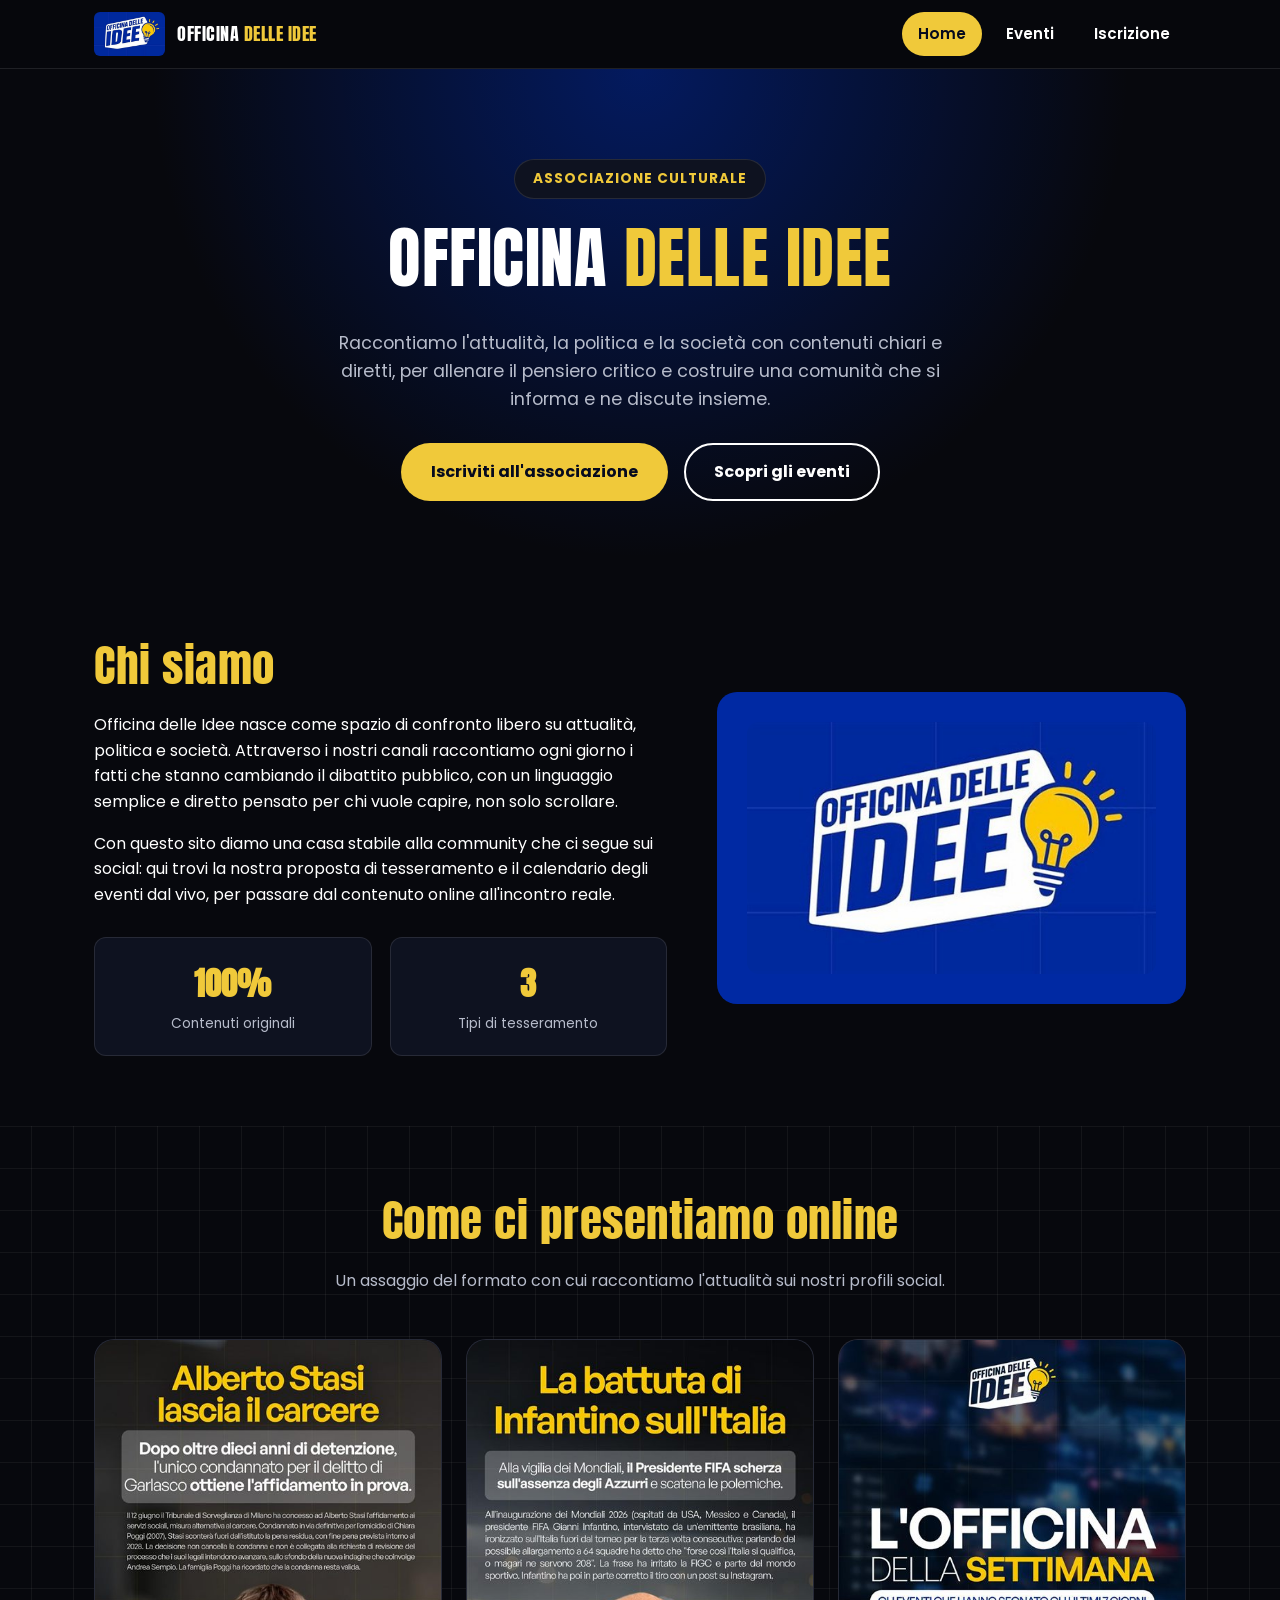
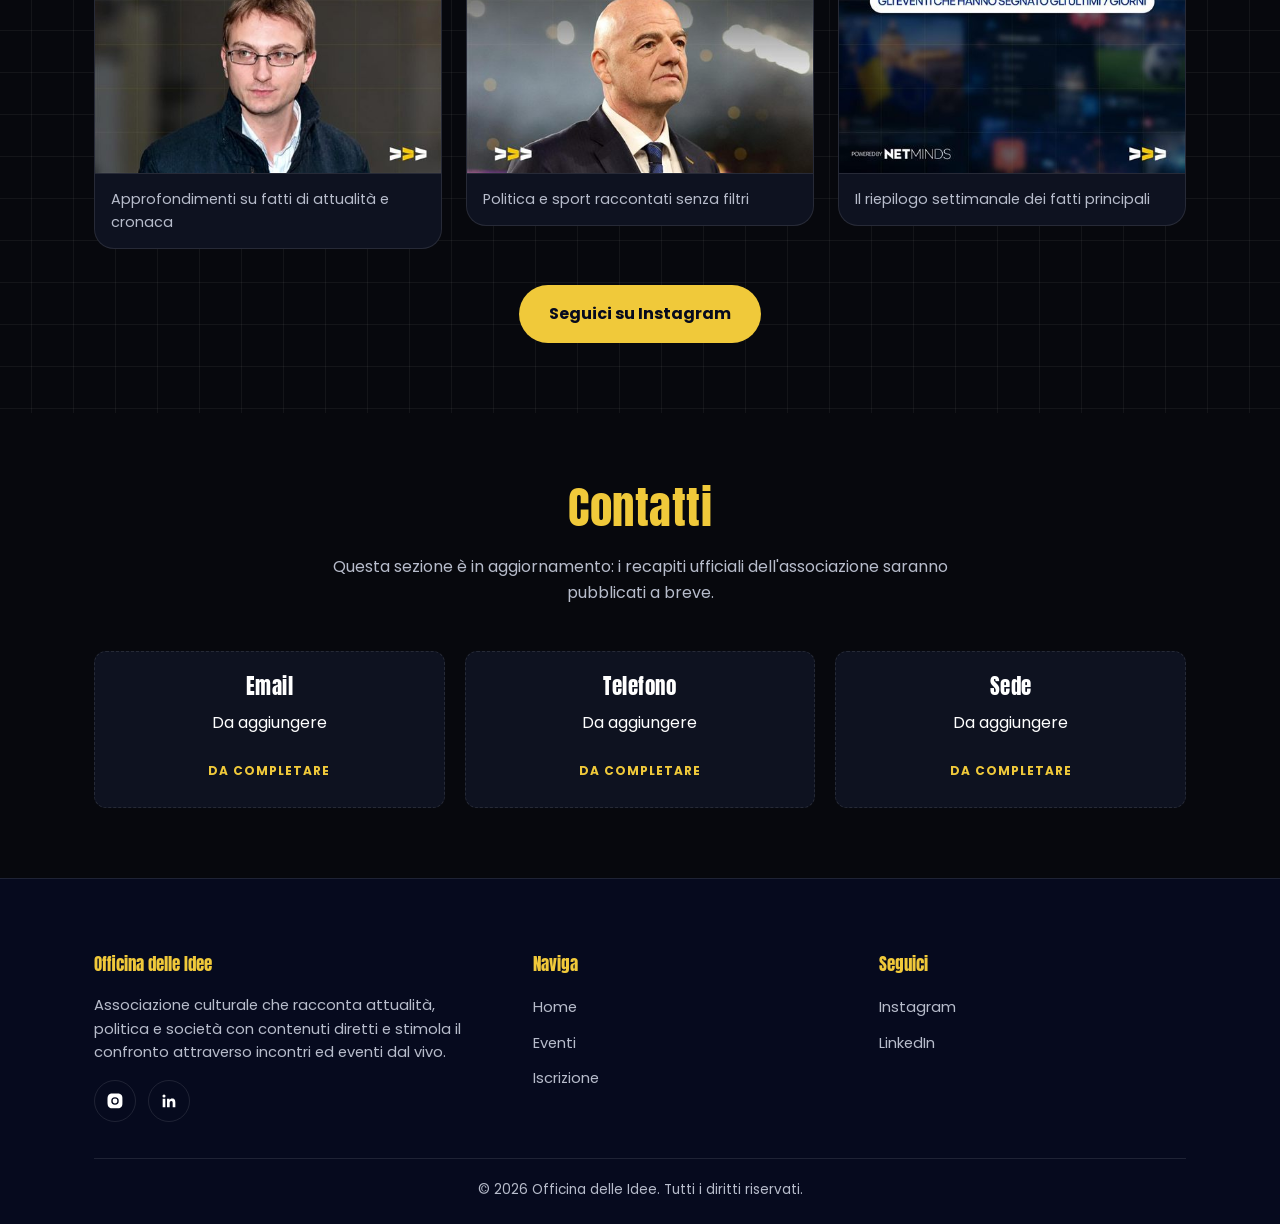
==== index.html @ fac71370 "Initial commit: sito web Officina delle Idee Pagine principali (home, eventi, iscrizione), form Netl" ====
<!DOCTYPE html>
<html lang="it">
<head>
  <meta charset="UTF-8">
  <meta name="viewport" content="width=device-width, initial-scale=1.0">
  <title>Officina delle Idee | Associazione</title>
  <meta name="description" content="Officina delle Idee: l'associazione che racconta l'attualità e stimola il pensiero critico. Scopri chi siamo, iscriviti e partecipa ai nostri eventi.">

  <link rel="icon" type="image/png" sizes="32x32" href="images/favicon-32.png">
  <link rel="apple-touch-icon" sizes="180x180" href="images/favicon-180.png">

  <link rel="preconnect" href="https://fonts.googleapis.com">
  <link rel="preconnect" href="https://fonts.gstatic.com" crossorigin>
  <link href="https://fonts.googleapis.com/css2?family=Anton&family=Poppins:wght@400;600;700&display=swap" rel="stylesheet">

  <link rel="stylesheet" href="css/style.css">
</head>
<body>

  <header class="site-header">
    <div class="container">
      <a href="index.html" class="brand">
        <img src="images/logo.jpg" alt="Logo Officina delle Idee">
        <span>OFFICINA <em>DELLE IDEE</em></span>
      </a>

      <button class="nav-toggle" id="navToggle" aria-label="Apri menu" aria-expanded="false">
        <span></span><span></span><span></span>
      </button>

      <nav class="main-nav" id="mainNav">
        <ul>
          <li><a href="index.html" class="active">Home</a></li>
          <li><a href="eventi.html">Eventi</a></li>
          <li><a href="iscrizione.html">Iscrizione</a></li>
        </ul>
      </nav>
    </div>
  </header>

  <main>

    <section class="hero grid-bg">
      <div class="container">
        <span class="eyebrow">Associazione culturale</span>
        <h1>OFFICINA <span style="color:var(--gold)">DELLE IDEE</span></h1>
        <p class="lead">
          Raccontiamo l'attualità, la politica e la società con contenuti chiari e diretti,
          per allenare il pensiero critico e costruire una comunità che si informa e ne discute insieme.
        </p>
        <div class="hero-actions">
          <a href="iscrizione.html" class="btn btn-gold">Iscriviti all'associazione</a>
          <a href="eventi.html" class="btn btn-outline">Scopri gli eventi</a>
        </div>
      </div>
    </section>

    <section id="chi-siamo">
      <div class="container about-grid">
        <div>
          <h2>Chi siamo</h2>
          <p>
            Officina delle Idee nasce come spazio di confronto libero su attualità, politica e società.
            Attraverso i nostri canali raccontiamo ogni giorno i fatti che stanno cambiando il dibattito
            pubblico, con un linguaggio semplice e diretto pensato per chi vuole capire, non solo scrollare.
          </p>
          <p>
            Con questo sito diamo una casa stabile alla community che ci segue sui social: qui trovi la nostra
            proposta di tesseramento e il calendario degli eventi dal vivo, per passare dal contenuto online
            all'incontro reale.
          </p>
          <div class="stats">
            <div class="stat">
              <strong>100%</strong>
              <span>Contenuti originali</span>
            </div>
            <div class="stat">
              <strong>3</strong>
              <span>Tipi di tesseramento</span>
            </div>
          </div>
        </div>
        <div class="about-visual">
          <img src="images/logo.jpg" alt="Officina delle Idee">
        </div>
      </div>
    </section>

    <section id="contenuti" class="grid-bg">
      <div class="container">
        <div class="section-head">
          <h2>Come ci presentiamo online</h2>
          <p>Un assaggio del formato con cui raccontiamo l'attualità sui nostri profili social.</p>
        </div>

        <div class="gallery">
          <a href="https://www.instagram.com/_officinadelleidee_/" target="_blank" rel="noopener">
            <figure>
              <img src="images/post-1.jpg" alt="Esempio di post Officina delle Idee">
              <figcaption>Approfondimenti su fatti di attualità e cronaca</figcaption>
            </figure>
          </a>
          <a href="https://www.instagram.com/_officinadelleidee_/" target="_blank" rel="noopener">
            <figure>
              <img src="images/post-2.jpg" alt="Esempio di post Officina delle Idee">
              <figcaption>Politica e sport raccontati senza filtri</figcaption>
            </figure>
          </a>
          <a href="https://www.instagram.com/_officinadelleidee_/" target="_blank" rel="noopener">
            <figure>
              <img src="images/post-3.jpg" alt="Esempio di post Officina delle Idee">
              <figcaption>Il riepilogo settimanale dei fatti principali</figcaption>
            </figure>
          </a>
        </div>

        <div class="social-cta">
          <a href="https://www.instagram.com/_officinadelleidee_/" target="_blank" rel="noopener" class="btn btn-gold">Seguici su Instagram</a>
        </div>
      </div>
    </section>

    <section id="contatti">
      <div class="container">
        <div class="section-head">
          <h2>Contatti</h2>
          <p>Questa sezione è in aggiornamento: i recapiti ufficiali dell'associazione saranno pubblicati a breve.</p>
        </div>
        <div class="contacts-grid">
          <div class="contact-item">
            <h3>Email</h3>
            <p>Da aggiungere</p>
            <span class="todo">Da completare</span>
          </div>
          <div class="contact-item">
            <h3>Telefono</h3>
            <p>Da aggiungere</p>
            <span class="todo">Da completare</span>
          </div>
          <div class="contact-item">
            <h3>Sede</h3>
            <p>Da aggiungere</p>
            <span class="todo">Da completare</span>
          </div>
        </div>
      </div>
    </section>

  </main>

  <footer class="site-footer">
    <div class="container">
      <div class="footer-grid">
        <div>
          <h4>Officina delle Idee</h4>
          <p>Associazione culturale che racconta attualità, politica e società con contenuti diretti e stimola il confronto attraverso incontri ed eventi dal vivo.</p>
          <div class="social-links">
            <a href="https://www.instagram.com/_officinadelleidee_/" target="_blank" rel="noopener" aria-label="Instagram">
              <svg viewBox="0 0 24 24"><path d="M12 2c2.7 0 3 .01 4.1.06 1.1.05 1.8.2 2.4.45.65.25 1.2.6 1.75 1.15.5.5.9 1.1 1.15 1.75.25.6.4 1.3.45 2.4.05 1.1.06 1.4.06 4.1s-.01 3-.06 4.1c-.05 1.1-.2 1.8-.45 2.4a4.9 4.9 0 0 1-1.15 1.75 4.9 4.9 0 0 1-1.75 1.15c-.6.25-1.3.4-2.4.45-1.1.05-1.4.06-4.1.06s-3-.01-4.1-.06c-1.1-.05-1.8-.2-2.4-.45a4.9 4.9 0 0 1-1.75-1.15 4.9 4.9 0 0 1-1.15-1.75c-.25-.6-.4-1.3-.45-2.4C2.01 15 2 14.7 2 12s.01-3 .06-4.1c.05-1.1.2-1.8.45-2.4.25-.65.6-1.2 1.15-1.75A4.9 4.9 0 0 1 5.4 2.6c.6-.25 1.3-.4 2.4-.45C8.9 2.01 9.2 2 12 2zm0 5a5 5 0 1 0 0 10 5 5 0 0 0 0-10zm0 8.2a3.2 3.2 0 1 1 0-6.4 3.2 3.2 0 0 1 0 6.4zm5.2-8.4a1.2 1.2 0 1 1-2.4 0 1.2 1.2 0 0 1 2.4 0z"/></svg>
            </a>
            <a href="https://www.linkedin.com/company/officina-delle-idee" target="_blank" rel="noopener" aria-label="LinkedIn">
              <svg viewBox="0 0 24 24"><path d="M20.45 20.45h-3.55v-5.57c0-1.33-.02-3.03-1.85-3.03-1.85 0-2.14 1.45-2.14 2.94v5.66H9.36V9h3.41v1.56h.05c.47-.9 1.63-1.85 3.36-1.85 3.6 0 4.27 2.37 4.27 5.45v6.29zM5.34 7.43a2.06 2.06 0 1 1 0-4.12 2.06 2.06 0 0 1 0 4.12zM7.12 20.45H3.56V9h3.56v11.45z"/></svg>
            </a>
          </div>
        </div>
        <div>
          <h4>Naviga</h4>
          <ul class="footer-nav">
            <li><a href="index.html">Home</a></li>
            <li><a href="eventi.html">Eventi</a></li>
            <li><a href="iscrizione.html">Iscrizione</a></li>
          </ul>
        </div>
        <div>
          <h4>Seguici</h4>
          <ul class="footer-nav">
            <li><a href="https://www.instagram.com/_officinadelleidee_/" target="_blank" rel="noopener">Instagram</a></li>
            <li><a href="https://www.linkedin.com/company/officina-delle-idee" target="_blank" rel="noopener">LinkedIn</a></li>
          </ul>
        </div>
      </div>
      <div class="footer-bottom">
        &copy; <span id="year"></span> Officina delle Idee. Tutti i diritti riservati.
      </div>
    </div>
  </footer>

  <script src="js/script.js"></script>
</body>
</html>
---- css/style.css ----
/* =========================================================
   OFFICINA DELLE IDEE — stylesheet condiviso
   ========================================================= */

:root {
  --blue: #0029a3;
  --blue-light: #2747d6;
  --navy: #060a1e;
  --bg: #07080d;
  --bg-panel: #0e1220;
  --gold: #f0c93a;
  --gold-dark: #d1ac1f;
  --white: #ffffff;
  --text-muted: #b7bccb;
  --border-soft: rgba(255, 255, 255, 0.1);

  --font-display: "Anton", "Archivo Black", sans-serif;
  --font-body: "Poppins", "Segoe UI", sans-serif;

  --radius-md: 12px;
  --radius-lg: 20px;
  --container: 1140px;
}

* {
  box-sizing: border-box;
}

html {
  scroll-behavior: smooth;
}

body {
  margin: 0;
  background: var(--bg);
  color: var(--white);
  font-family: var(--font-body);
  line-height: 1.6;
  -webkit-font-smoothing: antialiased;
}

img {
  max-width: 100%;
  display: block;
}

a {
  color: inherit;
  text-decoration: none;
}

ul {
  margin: 0;
  padding: 0;
  list-style: none;
}

h1, h2, h3 {
  font-family: var(--font-display);
  font-weight: 400;
  line-height: 1.1;
  margin: 0 0 .5em;
  letter-spacing: .5px;
}

h1 { font-size: clamp(2.4rem, 6vw, 4.2rem); }
h2 { font-size: clamp(1.9rem, 4vw, 2.8rem); color: var(--gold); }
h3 { font-size: 1.3rem; }

p { margin: 0 0 1em; }

.container {
  width: 100%;
  max-width: var(--container);
  margin: 0 auto;
  padding: 0 24px;
}

/* Sfondo a griglia, richiamo grafico dei post social */
.grid-bg {
  background-image:
    linear-gradient(rgba(255, 255, 255, 0.05) 1px, transparent 1px),
    linear-gradient(90deg, rgba(255, 255, 255, 0.05) 1px, transparent 1px);
  background-size: 42px 42px;
  background-position: center top;
}

/* =========================
   HEADER / NAV
   ========================= */
.site-header {
  position: sticky;
  top: 0;
  z-index: 100;
  background: rgba(7, 8, 13, 0.9);
  backdrop-filter: blur(8px);
  border-bottom: 1px solid var(--border-soft);
}

.site-header .container {
  display: flex;
  align-items: center;
  justify-content: space-between;
  padding-top: 12px;
  padding-bottom: 12px;
}

.brand {
  display: flex;
  align-items: center;
  gap: 12px;
}

.brand img {
  height: 44px;
  width: auto;
  border-radius: 6px;
}

.brand span {
  font-family: var(--font-display);
  font-size: 1.1rem;
  letter-spacing: .5px;
  color: var(--white);
}

.brand span em {
  font-style: normal;
  color: var(--gold);
}

.nav-toggle {
  display: none;
  flex-direction: column;
  gap: 5px;
  background: none;
  border: none;
  cursor: pointer;
  padding: 8px;
  z-index: 110;
}

.nav-toggle span {
  width: 26px;
  height: 3px;
  background: var(--white);
  border-radius: 2px;
  transition: transform .25s ease, opacity .25s ease;
}

.nav-toggle.active span:nth-child(1) { transform: translateY(8px) rotate(45deg); }
.nav-toggle.active span:nth-child(2) { opacity: 0; }
.nav-toggle.active span:nth-child(3) { transform: translateY(-8px) rotate(-45deg); }

.main-nav ul {
  display: flex;
  gap: 8px;
}

.main-nav a {
  display: inline-block;
  padding: 10px 16px;
  font-weight: 600;
  font-size: .95rem;
  border-radius: 999px;
  transition: background .2s ease, color .2s ease;
}

.main-nav a:hover,
.main-nav a.active {
  background: var(--gold);
  color: var(--navy);
}

/* =========================
   BOTTONI
   ========================= */
.btn {
  display: inline-flex;
  align-items: center;
  justify-content: center;
  gap: 8px;
  padding: 14px 28px;
  border-radius: 999px;
  font-weight: 700;
  font-size: 1rem;
  border: 2px solid transparent;
  cursor: pointer;
  transition: transform .2s ease, background .2s ease, color .2s ease, border-color .2s ease;
  font-family: var(--font-body);
}

.btn:hover { transform: translateY(-2px); }

.btn-gold {
  background: var(--gold);
  color: var(--navy);
}
.btn-gold:hover { background: var(--gold-dark); }

.btn-outline {
  background: transparent;
  border-color: var(--white);
  color: var(--white);
}
.btn-outline:hover { border-color: var(--gold); color: var(--gold); }

.btn-block { width: 100%; }

/* =========================
   HERO
   ========================= */
.hero {
  padding: 90px 0 70px;
  text-align: center;
  background: radial-gradient(circle at 50% 0%, rgba(0, 41, 163, 0.55), transparent 60%);
}

.hero .eyebrow {
  display: inline-block;
  background: var(--bg-panel);
  border: 1px solid var(--border-soft);
  color: var(--gold);
  font-weight: 700;
  font-size: .85rem;
  letter-spacing: 1px;
  text-transform: uppercase;
  padding: 8px 18px;
  border-radius: 999px;
  margin-bottom: 22px;
}

.hero p.lead {
  max-width: 640px;
  margin: 0 auto 30px;
  color: var(--text-muted);
  font-size: 1.1rem;
}

.hero-actions {
  display: flex;
  justify-content: center;
  gap: 16px;
  flex-wrap: wrap;
}

/* =========================
   SEZIONI GENERICHE
   ========================= */
section {
  padding: 70px 0;
}

.section-head {
  text-align: center;
  max-width: 680px;
  margin: 0 auto 46px;
}

.section-head p {
  color: var(--text-muted);
}

.panel {
  background: var(--bg-panel);
  border: 1px solid var(--border-soft);
  border-radius: var(--radius-lg);
  padding: 40px;
}

/* Chi siamo */
.about-grid {
  display: grid;
  grid-template-columns: 1.1fr .9fr;
  gap: 50px;
  align-items: center;
}

.about-grid .stats {
  display: grid;
  grid-template-columns: repeat(2, 1fr);
  gap: 18px;
  margin-top: 30px;
}

.stat {
  background: var(--bg-panel);
  border: 1px solid var(--border-soft);
  border-radius: var(--radius-md);
  padding: 20px;
  text-align: center;
}

.stat strong {
  display: block;
  font-family: var(--font-display);
  font-size: 2rem;
  color: var(--gold);
}

.stat span {
  font-size: .85rem;
  color: var(--text-muted);
}

.about-visual {
  background: var(--blue);
  border-radius: var(--radius-lg);
  padding: 30px;
  display: flex;
  align-items: center;
  justify-content: center;
}

.about-visual img {
  border-radius: var(--radius-md);
}

/* Galleria contenuti / social */
.gallery {
  display: grid;
  grid-template-columns: repeat(3, 1fr);
  gap: 24px;
}

.gallery figure {
  margin: 0;
  border-radius: var(--radius-lg);
  overflow: hidden;
  border: 1px solid var(--border-soft);
  position: relative;
  background: var(--bg-panel);
}

.gallery img {
  width: 100%;
  height: 100%;
  object-fit: cover;
  aspect-ratio: 4 / 5;
  transition: transform .35s ease;
}

.gallery a:hover img {
  transform: scale(1.05);
}

.gallery figcaption {
  padding: 14px 16px;
  font-size: .9rem;
  color: var(--text-muted);
  border-top: 1px solid var(--border-soft);
}

.social-cta {
  text-align: center;
  margin-top: 36px;
}

/* Card generiche (usate anche in eventi/iscrizione) */
.card {
  background: var(--bg-panel);
  border: 1px solid var(--border-soft);
  border-radius: var(--radius-lg);
  padding: 28px;
}

/* =========================
   EVENTI
   ========================= */
.events-list {
  display: flex;
  flex-direction: column;
  gap: 24px;
}

.event-card {
  display: grid;
  grid-template-columns: 140px 1fr auto;
  gap: 28px;
  align-items: center;
  background: var(--bg-panel);
  border: 1px solid var(--border-soft);
  border-radius: var(--radius-lg);
  padding: 28px;
}

.event-date {
  background: var(--blue);
  border-radius: var(--radius-md);
  text-align: center;
  padding: 16px 10px;
}

.event-date .day {
  display: block;
  font-family: var(--font-display);
  font-size: 2.2rem;
  color: var(--gold);
  line-height: 1;
}

.event-date .month {
  display: block;
  font-size: .8rem;
  text-transform: uppercase;
  letter-spacing: 1px;
  color: var(--white);
  margin-top: 4px;
}

.event-body h3 {
  margin-bottom: 6px;
}

.event-meta {
  display: flex;
  gap: 16px;
  flex-wrap: wrap;
  color: var(--gold);
  font-size: .9rem;
  font-weight: 600;
  margin-bottom: 10px;
}

.event-body p {
  color: var(--text-muted);
  margin-bottom: 0;
}

.event-action {
  align-self: center;
}

.badge-placeholder {
  display: inline-block;
  font-size: .75rem;
  color: var(--navy);
  background: var(--gold);
  padding: 4px 10px;
  border-radius: 999px;
  font-weight: 700;
  margin-bottom: 10px;
}

/* =========================
   FORM ISCRIZIONE
   ========================= */
.form-wrap {
  max-width: 640px;
  margin: 0 auto;
}

.form-grid {
  display: grid;
  grid-template-columns: 1fr 1fr;
  gap: 20px;
}

.form-grid .full {
  grid-column: 1 / -1;
}

label {
  display: block;
  font-weight: 600;
  font-size: .9rem;
  margin-bottom: 8px;
  color: var(--white);
}

input,
select,
textarea {
  width: 100%;
  padding: 14px 16px;
  border-radius: var(--radius-md);
  border: 1px solid var(--border-soft);
  background: var(--bg);
  color: var(--white);
  font-family: var(--font-body);
  font-size: 1rem;
}

input:focus,
select:focus,
textarea:focus {
  outline: none;
  border-color: var(--gold);
}

.field {
  margin-bottom: 20px;
}

.tessere-info {
  display: grid;
  grid-template-columns: repeat(3, 1fr);
  gap: 16px;
  margin: 30px 0 40px;
}

.tessera {
  background: var(--bg-panel);
  border: 1px solid var(--border-soft);
  border-radius: var(--radius-md);
  padding: 22px 18px;
  text-align: center;
}

.tessera strong {
  display: block;
  font-family: var(--font-display);
  font-size: 1.6rem;
  color: var(--gold);
  margin-bottom: 4px;
}

.tessera span {
  font-size: .85rem;
  color: var(--text-muted);
}

.form-note {
  font-size: .85rem;
  color: var(--text-muted);
  margin-top: 14px;
  text-align: center;
}

.honeypot-field {
  position: absolute;
  left: -9999px;
}

.payment-method {
  margin-bottom: 20px;
}

.payment-options {
  display: grid;
  grid-template-columns: 1fr 1fr;
  gap: 16px;
  margin-bottom: 16px;
}

.payment-option {
  display: flex;
  align-items: center;
  gap: 10px;
  background: var(--bg-panel);
  border: 1px solid var(--border-soft);
  border-radius: var(--radius-md);
  padding: 14px 16px;
  cursor: pointer;
  transition: border-color .2s ease;
}

.payment-option:hover {
  border-color: var(--gold);
}

.payment-option input[type="radio"] {
  width: auto;
  accent-color: var(--gold);
}

.payment-option span {
  font-weight: 600;
  font-size: .95rem;
}

.payment-details {
  display: none;
  background: var(--bg-panel);
  border: 1px solid var(--border-soft);
  border-radius: var(--radius-md);
  padding: 20px;
}

.payment-details.active {
  display: block;
}

.payment-details p {
  margin: 0 0 8px;
  font-size: .95rem;
}

.payment-details p:last-child {
  margin-bottom: 0;
}

.payment-details strong {
  color: var(--gold);
}

/* =========================
   CONTATTI (placeholder)
   ========================= */
.contacts-grid {
  display: grid;
  grid-template-columns: repeat(3, 1fr);
  gap: 20px;
}

.contact-item {
  background: var(--bg-panel);
  border: 1px dashed var(--border-soft);
  border-radius: var(--radius-md);
  padding: 24px;
  text-align: center;
}

.contact-item .todo {
  display: inline-block;
  margin-top: 10px;
  font-size: .75rem;
  color: var(--gold);
  text-transform: uppercase;
  letter-spacing: 1px;
  font-weight: 700;
}

/* =========================
   FOOTER
   ========================= */
.site-footer {
  background: var(--navy);
  border-top: 1px solid var(--border-soft);
  padding: 50px 0 24px;
}

.footer-grid {
  display: grid;
  grid-template-columns: 1.3fr 1fr 1fr;
  gap: 40px;
  margin-bottom: 36px;
}

.footer-grid h4 {
  font-family: var(--font-display);
  font-weight: 400;
  color: var(--gold);
  margin-bottom: 16px;
  font-size: 1.05rem;
}

.footer-grid p {
  color: var(--text-muted);
  font-size: .92rem;
}

.footer-nav li { margin-bottom: 10px; }
.footer-nav a { color: var(--text-muted); font-size: .92rem; }
.footer-nav a:hover { color: var(--gold); }

.social-links {
  display: flex;
  gap: 12px;
}

.social-links a {
  width: 42px;
  height: 42px;
  border-radius: 50%;
  border: 1px solid var(--border-soft);
  display: flex;
  align-items: center;
  justify-content: center;
  transition: background .2s ease, border-color .2s ease;
}

.social-links a:hover {
  background: var(--gold);
  border-color: var(--gold);
}

.social-links a:hover svg { fill: var(--navy); }

.social-links svg {
  width: 18px;
  height: 18px;
  fill: var(--white);
  transition: fill .2s ease;
}

.footer-bottom {
  border-top: 1px solid var(--border-soft);
  padding-top: 20px;
  text-align: center;
  color: var(--text-muted);
  font-size: .85rem;
}

/* =========================
   PAGINA DI RINGRAZIAMENTO
   ========================= */
.thanks-page {
  min-height: 60vh;
  display: flex;
  align-items: center;
  justify-content: center;
  text-align: center;
  padding: 60px 0;
}

/* =========================
   RESPONSIVE
   ========================= */
@media (max-width: 900px) {
  .about-grid { grid-template-columns: 1fr; }
  .gallery { grid-template-columns: repeat(2, 1fr); }
  .footer-grid { grid-template-columns: 1fr 1fr; }
  .tessere-info { grid-template-columns: 1fr; }
  .contacts-grid { grid-template-columns: 1fr; }
  .event-card {
    grid-template-columns: 1fr;
    text-align: left;
  }
  .event-date {
    justify-self: start;
    width: 100px;
  }
}

@media (max-width: 720px) {
  .nav-toggle { display: flex; }

  .main-nav {
    position: fixed;
    inset: 0 0 0 30%;
    top: 68px;
    background: var(--navy);
    border-left: 1px solid var(--border-soft);
    transform: translateX(100%);
    transition: transform .3s ease;
    padding: 30px 24px;
  }

  .main-nav.open { transform: translateX(0); }

  .main-nav ul {
    flex-direction: column;
    gap: 6px;
  }

  .main-nav a {
    display: block;
    text-align: center;
  }

  .form-grid { grid-template-columns: 1fr; }
  .payment-options { grid-template-columns: 1fr; }
  .gallery { grid-template-columns: 1fr; }
  .footer-grid { grid-template-columns: 1fr; text-align: center; }
  .social-links { justify-content: center; }
  hr.footer-nav { margin: 0 auto; }
}
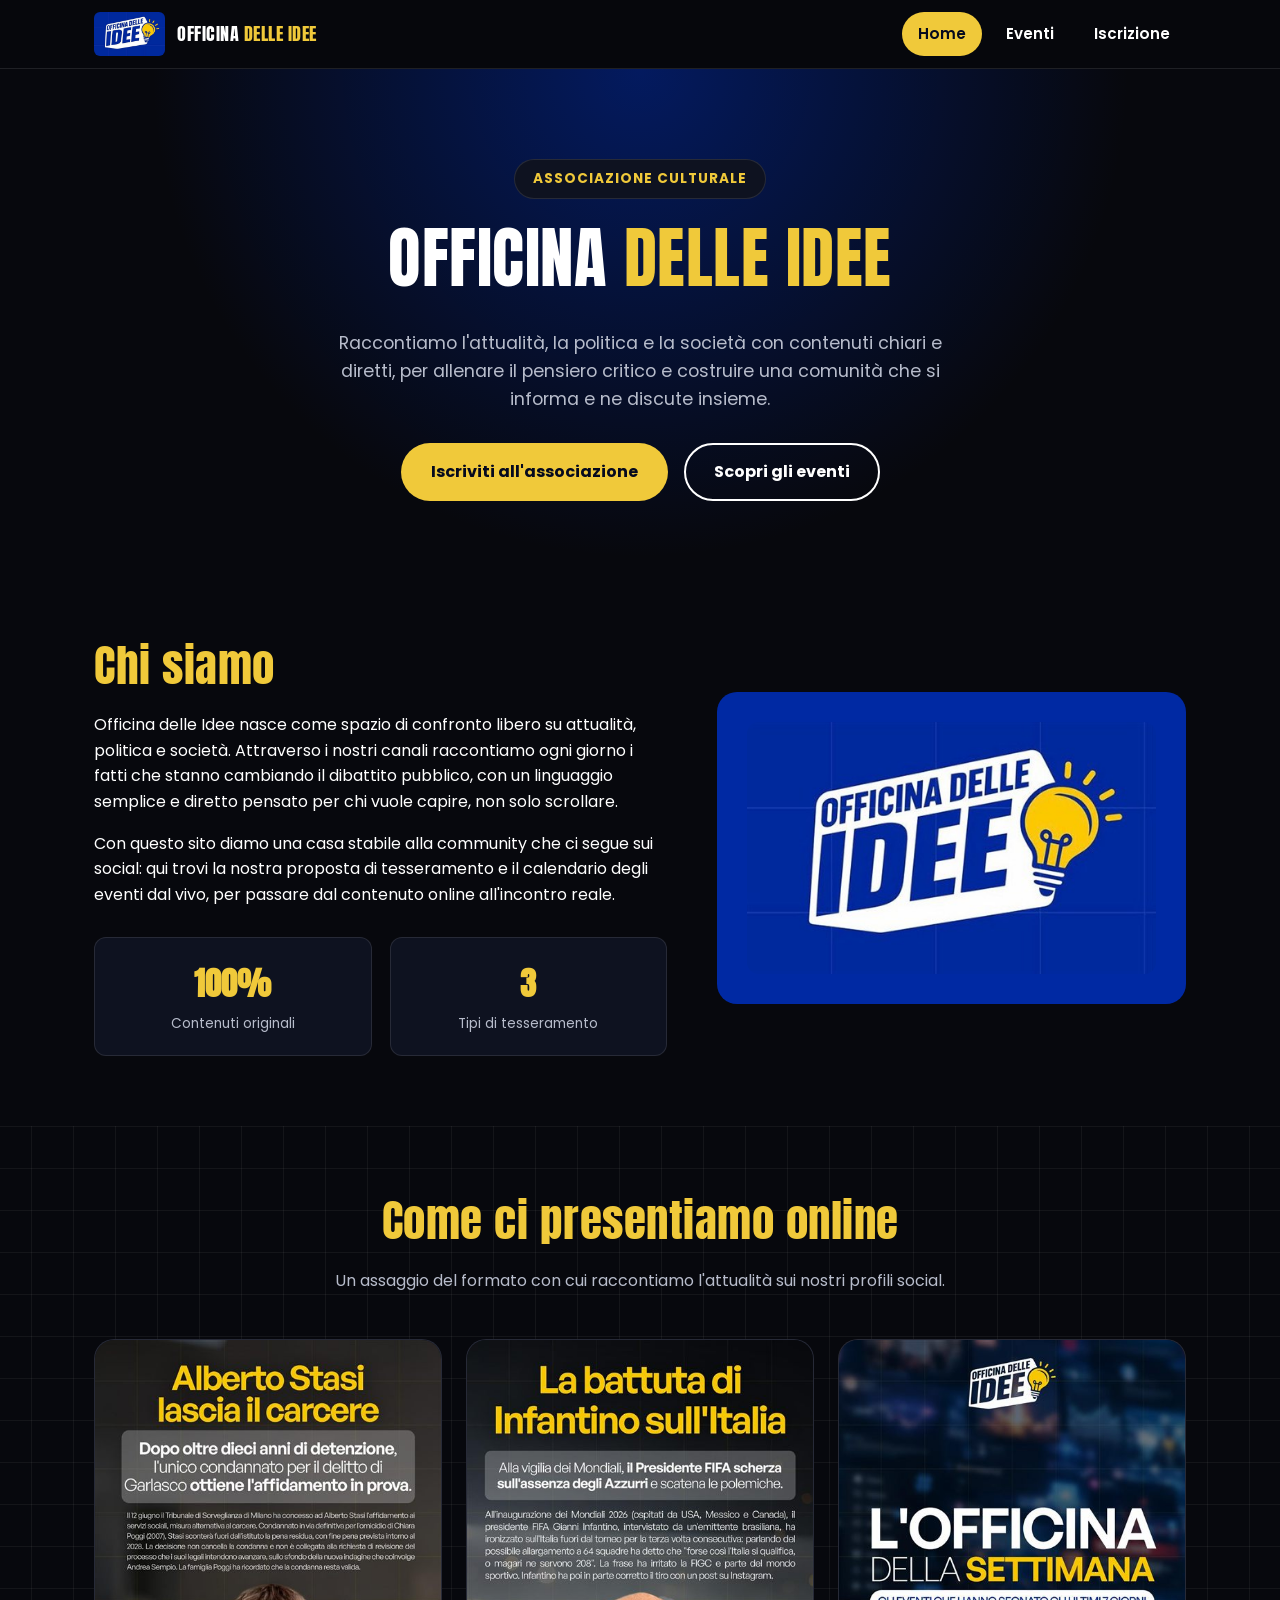
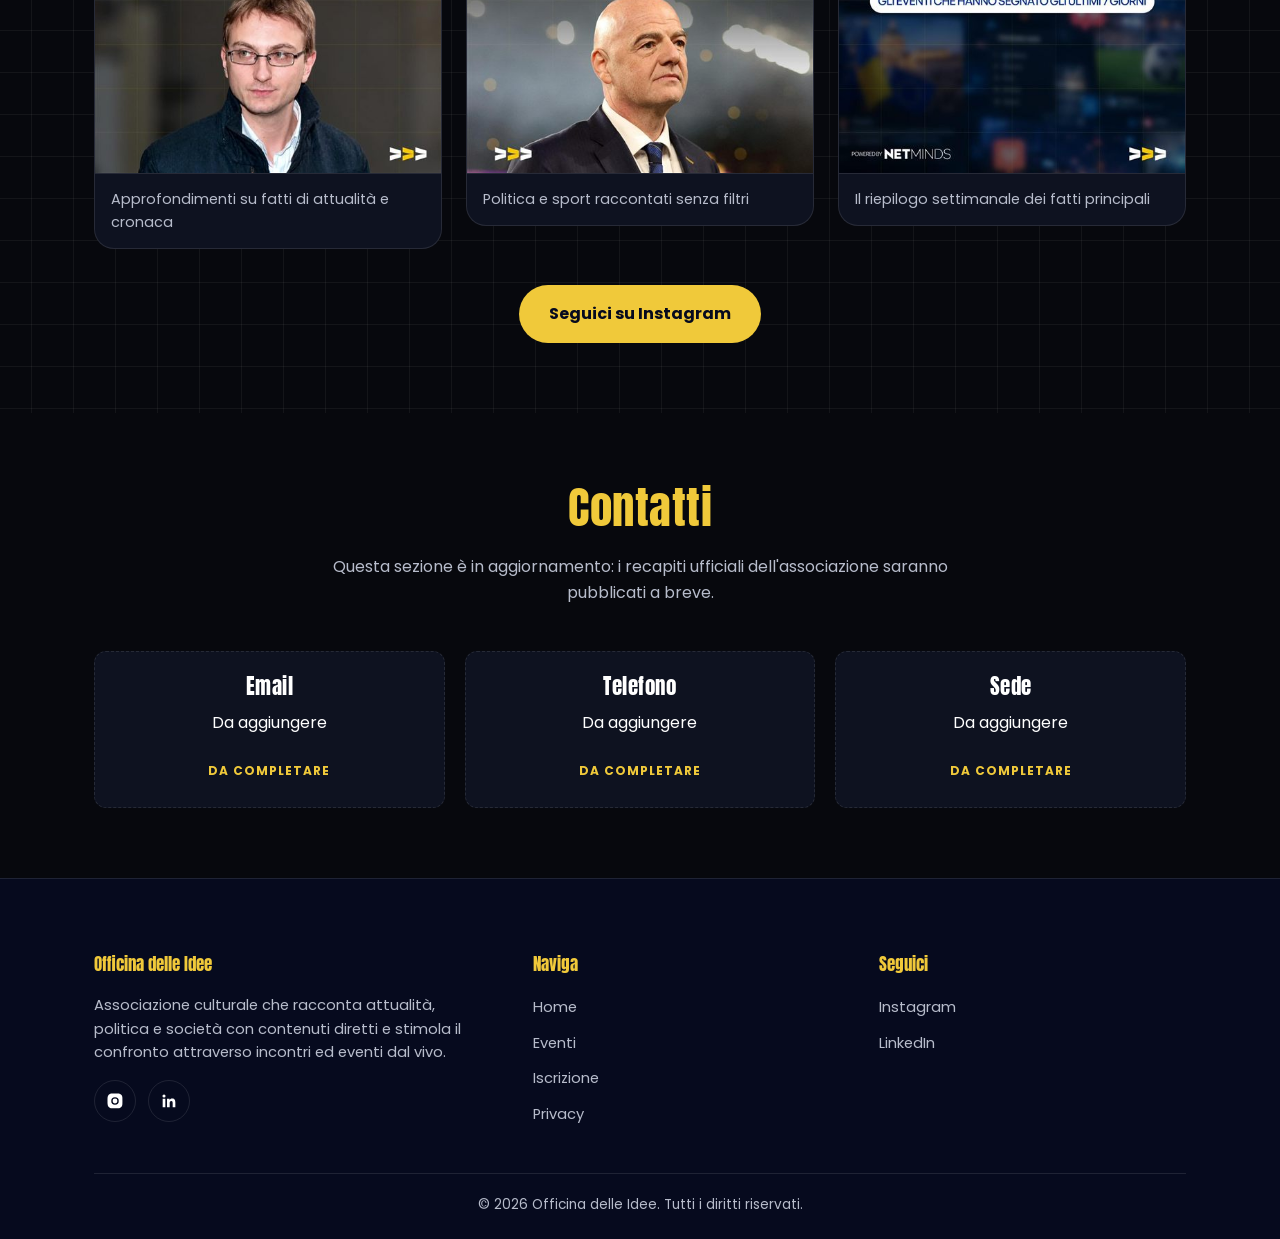
==== commit 3d850f08: "Aggiungi pagina privacy e consenso GDPR nel modulo iscrizione Nuova pagina privacy.html con informat" ====
--- a/index.html
+++ b/index.html
@@ -169,6 +169,7 @@
             <li><a href="index.html">Home</a></li>
             <li><a href="eventi.html">Eventi</a></li>
             <li><a href="iscrizione.html">Iscrizione</a></li>
+            <li><a href="privacy.html">Privacy</a></li>
           </ul>
         </div>
         <div>
--- a/css/style.css
+++ b/css/style.css
@@ -594,6 +594,33 @@
   color: var(--gold);
 }
 
+.consent-field {
+  margin-top: 6px;
+}
+
+.checkbox-option {
+  display: flex;
+  align-items: flex-start;
+  gap: 10px;
+  cursor: pointer;
+}
+
+.checkbox-option input[type="checkbox"] {
+  width: auto;
+  margin-top: 3px;
+  accent-color: var(--gold);
+}
+
+.checkbox-option span {
+  font-size: .9rem;
+  color: var(--text-muted);
+  font-weight: 400;
+}
+
+.checkbox-option a {
+  color: var(--gold);
+}
+
 /* =========================
    CONTATTI (placeholder)
    ========================= */
@@ -619,6 +646,33 @@
   text-transform: uppercase;
   letter-spacing: 1px;
   font-weight: 700;
+}
+
+/* =========================
+   PAGINA PRIVACY
+   ========================= */
+.legal-content {
+  max-width: 760px;
+  margin: 0 auto;
+}
+
+.legal-block {
+  padding: 28px 0;
+  border-bottom: 1px solid var(--border-soft);
+}
+
+.legal-block:last-child {
+  border-bottom: none;
+}
+
+.legal-block h2 {
+  font-size: 1.4rem;
+  margin-bottom: 12px;
+}
+
+.legal-block p {
+  color: var(--text-muted);
+  margin: 0;
 }
 
 /* =========================
@@ -690,6 +744,10 @@
   text-align: center;
   color: var(--text-muted);
   font-size: .85rem;
+}
+
+.footer-bottom a:hover {
+  color: var(--gold);
 }
 
 /* =========================
